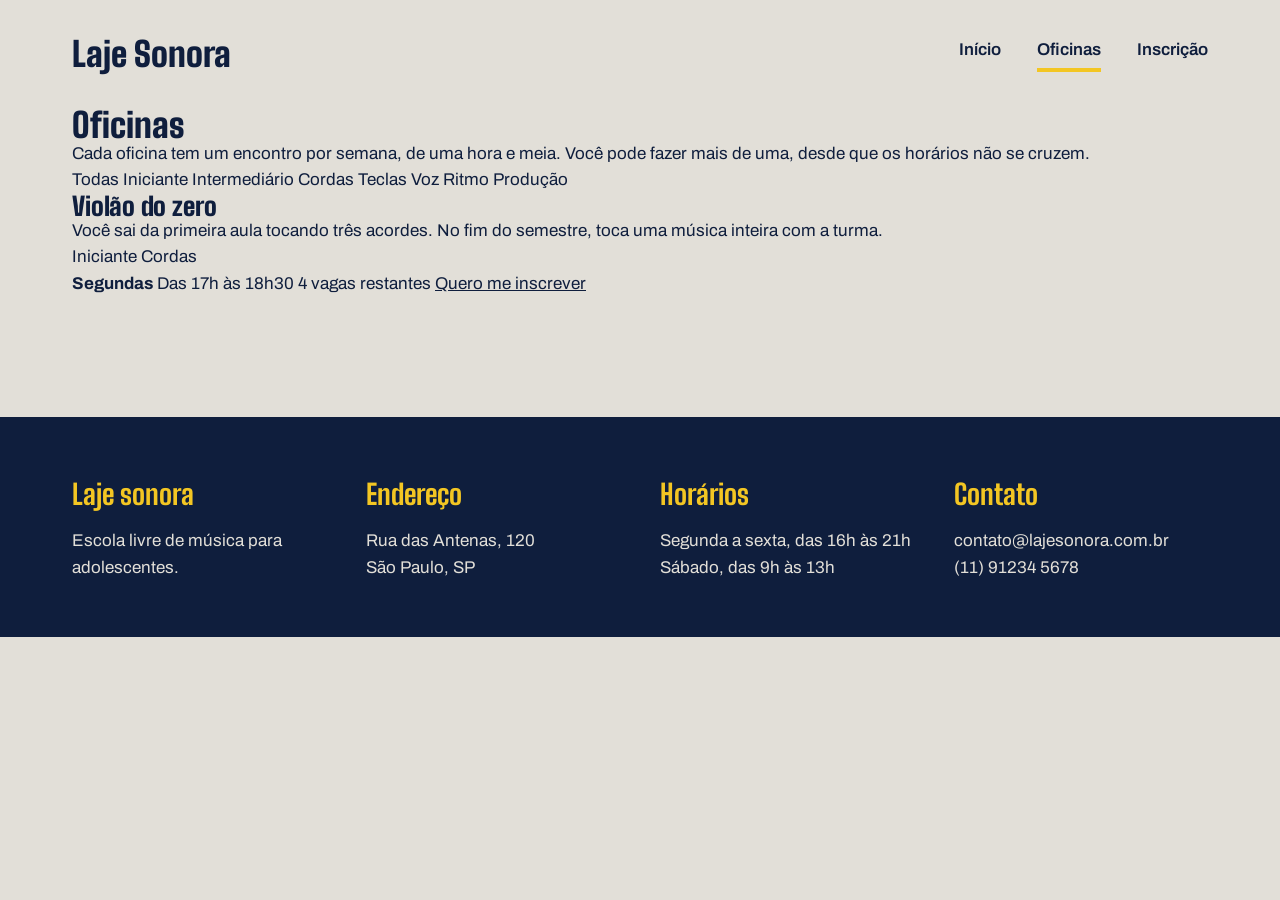
==== oficinas.html @ 71989976 "HTML da página de oficinas" ====
<!DOCTYPE html>
<html lang="pt-br">

<head>
    <meta charset="UTF-8">
    <meta name="viewport" content="width=device-width, initial-scale=1.0">

    <link rel="preconnect" href="https://fonts.googleapis.com">
    <link rel="preconnect" href="https://fonts.gstatic.com" crossorigin>

    <link href="https://fonts.googleapis.com/css2?family=Archivo:ital,wght@0,100..900;1,100..900&family=Big+Shoulders:opsz,wght@10..72,100..900&display=swap" rel="stylesheet">

    <link rel="stylesheet" href="oficinas.css">

    <title>Laje Sonora | Oficinas</title>
</head>

<body>

    <header class="conteudo topo">

        <a href="index.html" class="logo">Laje Sonora</a>

        <nav class="menu">
            <a href="index.html">Início</a>
            <a href="oficinas.html" class="atual">Oficinas</a>
            <a href="inscricao.html">Inscrição</a>
        </nav>

    </header>

    <main class="conteudo">

        <h1 class="titulo-pagina">Oficinas</h1>

        <p class="subtitulo-pagina">
            Cada oficina tem um encontro por semana, de uma hora e meia.
            Você pode fazer mais de uma, desde que os horários não se cruzem.
        </p>

        <div class="filtros">
            <span class="filtro ativo">Todas</span>
            <span class="filtro">Iniciante</span>
            <span class="filtro">Intermediário</span>
            <span class="filtro">Cordas</span>
            <span class="filtro">Teclas</span>
            <span class="filtro">Voz</span>
            <span class="filtro">Ritmo</span>
            <span class="filtro">Produção</span>
        </div>

        <div class="lista">

            <article class="oficina">

                <div class="foto foto-azul"></div>

                <div class="oficina-texto">

                    <h2>Violão do zero</h2>

                    <p>
                        Você sai da primeira aula tocando três acordes.
                        No fim do semestre, toca uma música inteira com a turma.
                    </p>

                    <div class="etiquetas">
                        <span class="etiqueta">Iniciante</span>
                        <span class="etiqueta">Cordas</span>
                    </div>

                </div>

                <div class="oficina-detalhes">
                    <strong>Segundas</strong>
                    <span>Das 17h às 18h30</span>
                    <span>4 vagas restantes</span>
                    <a href="inscricao.html">Quero me inscrever</a>
                </div>

            </article>

        </div>

    </main>

    <footer class="rodape">

        <div class="conteudo rodape-colunas">

            <div class="rodape-coluna">
                <h4>Laje sonora</h4>
                <p>Escola livre de música para adolescentes.</p>
            </div>

            <div class="rodape-coluna">
                <h4>Endereço</h4>
                <p>
                    Rua das Antenas, 120<br>
                    São Paulo, SP
                </p>
            </div>

            <div class="rodape-coluna">
                <h4>Horários</h4>
                <p>
                    Segunda a sexta, das 16h às 21h<br>
                    Sábado, das 9h às 13h
                </p>
            </div>

            <div class="rodape-coluna">
                <h4>Contato</h4>
                <p>
                    contato@lajesonora.com.br<br>
                    (11) 91234 5678
                </p>
            </div>

        </div>

    </footer>

</body>
</html>
---- oficinas.css ----
* {
    margin: 0;
    padding: 0;
    box-sizing: border-box;
}

:root {
    --concreto: #E2DFD8;
    --concreto-escuro: #CBC7BE;
    --tinta: #0F1E3D;
    --caixa-dagua: #1F5FBF;
    --fita: #F3C623;
    --branco: #FFFFFF;

    --fonte-cartaz: "Big Shoulders", "Arial Narrow", sans-serif;
    --fonte-texto: "Archivo", Arial, sans-serif;
}

body {
    background-color: var(--concreto);
    color: var(--tinta);
    font-family: var(--fonte-texto);
    font-size: 17px;
    line-height: 1.55;
}

a {
    color: inherit;
}

h1, h2, h3 {
    font-family: var(--fonte-cartaz);
    font-weight: 900;
    line-height: 0.95;
}

.conteudo {
    max-width: 1200px;
    margin-inline: auto;
    padding-inline: 32px;
}

.topo {
    padding-block: 28px;
    display: flex;
    justify-content: space-between;
    align-items: center;
}

.logo {
    font-family: var(--fonte-cartaz);
    font-size: 34px;
    font-weight: 900;
    text-decoration: none;
}

.menu {
    display: flex;
    gap: 36px;
}

.menu a {
    font-weight: 600;
    text-decoration: none;
    padding-bottom: 4px;
    border-bottom: 4px solid transparent;
}

.menu a:hover {
    border-bottom-color: var(--tinta);
}

.menu a.atual {
    border-bottom-color: var(--fita);
}

.foto {
    background-color: var(--concreto-escuro);
}

.foto-azul {
    background-color: var(--caixa-dagua);
}

.foto-amarela {
    background-color: var(--fita);
}

.foto-tinta {
    background-color: var(--tinta);
}

.rodape {
    margin-top: 120px;
    background-color: var(--tinta);
    color: var(--concreto);
    padding-block: 56px;
}

.rodape-colunas {
    display: flex;
    gap: 40px;
}

.rodape-coluna {
    flex: 1;
}

.rodape h4 {
    font-family: var(--fonte-cartaz);
    font-size: 28px;
    color: var(--fita);
    margin-bottom: 12px;
}
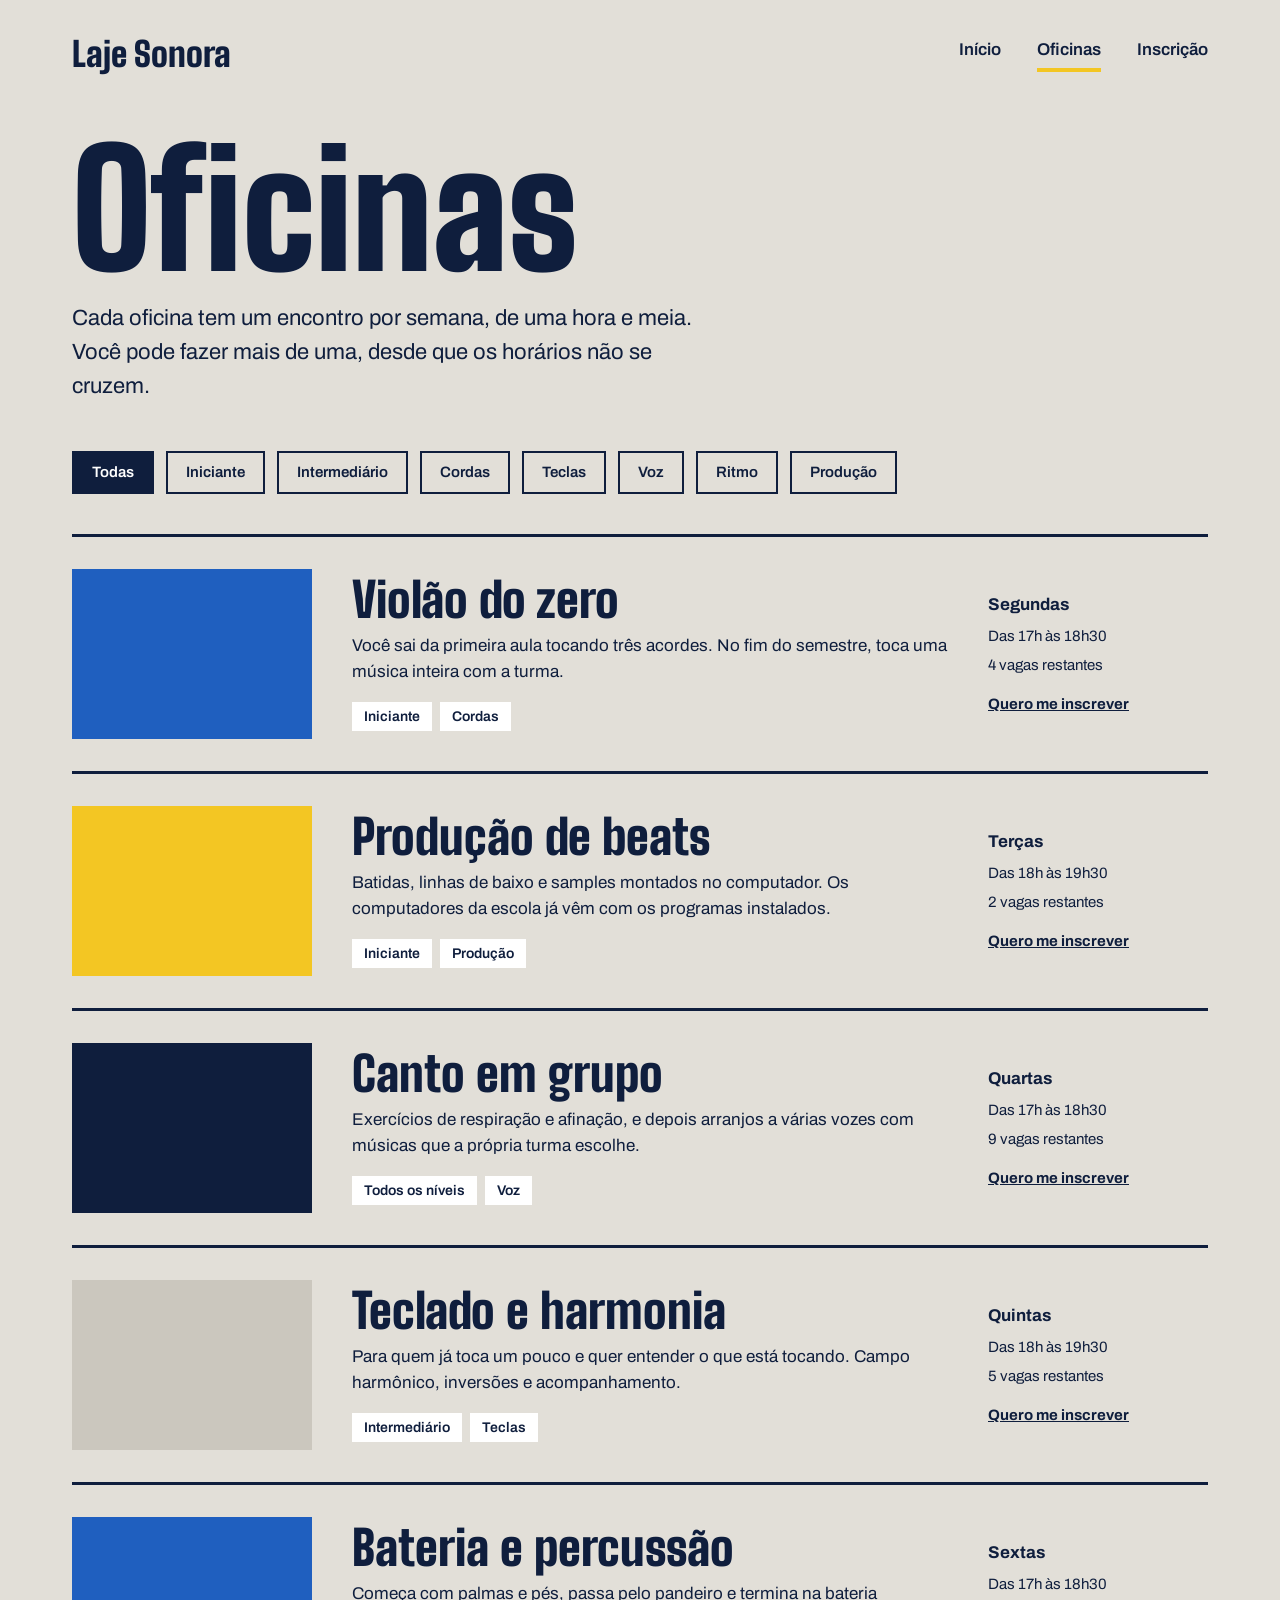
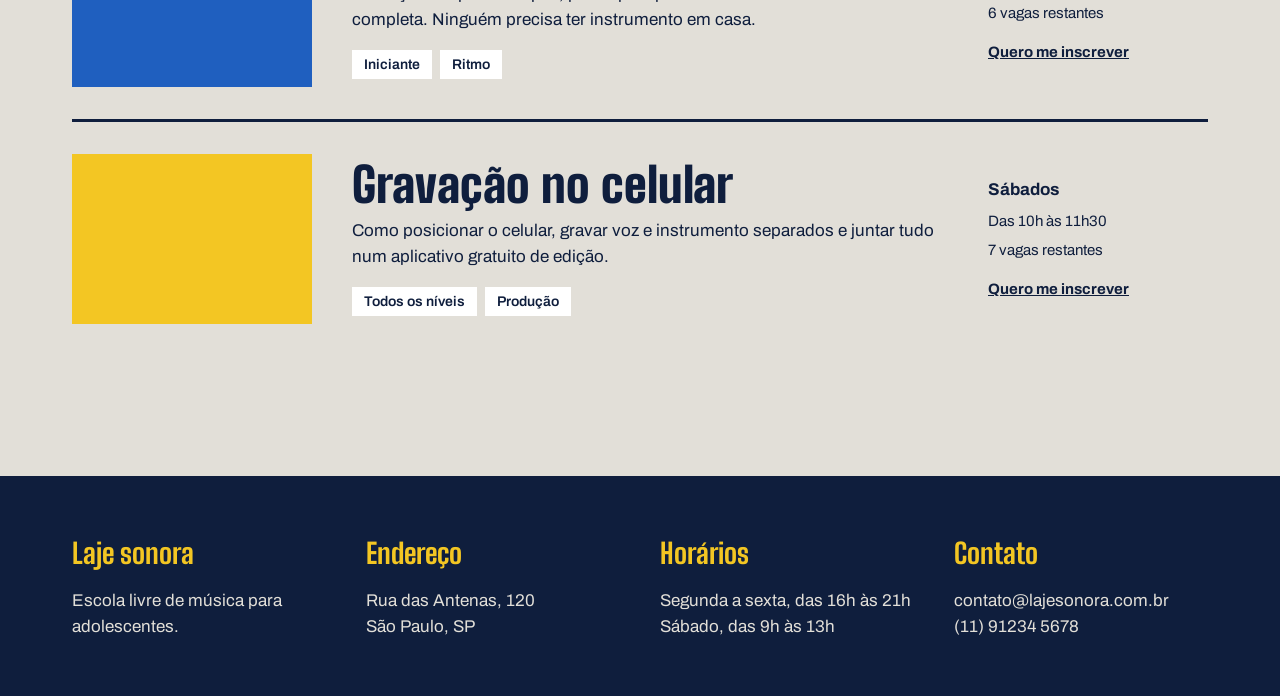
==== commit e45e2193: "Update oficinas.html" ====
--- a/oficinas.html
+++ b/oficinas.html
@@ -57,7 +57,6 @@
                 <div class="foto foto-azul"></div>
 
                 <div class="oficina-texto">
-
                     <h2>Violão do zero</h2>
 
                     <p>
@@ -69,13 +68,147 @@
                         <span class="etiqueta">Iniciante</span>
                         <span class="etiqueta">Cordas</span>
                     </div>
-
                 </div>
 
                 <div class="oficina-detalhes">
                     <strong>Segundas</strong>
                     <span>Das 17h às 18h30</span>
                     <span>4 vagas restantes</span>
+                    <a href="inscricao.html">Quero me inscrever</a>
+                </div>
+
+            </article>
+
+            <article class="oficina">
+
+                <div class="foto foto-amarela"></div>
+
+                <div class="oficina-texto">
+                    <h2>Produção de beats</h2>
+
+                    <p>
+                        Batidas, linhas de baixo e samples montados no computador.
+                        Os computadores da escola já vêm com os programas instalados.
+                    </p>
+
+                    <div class="etiquetas">
+                        <span class="etiqueta">Iniciante</span>
+                        <span class="etiqueta">Produção</span>
+                    </div>
+                </div>
+
+                <div class="oficina-detalhes">
+                    <strong>Terças</strong>
+                    <span>Das 18h às 19h30</span>
+                    <span>2 vagas restantes</span>
+                    <a href="inscricao.html">Quero me inscrever</a>
+                </div>
+
+            </article>
+
+            <article class="oficina">
+
+                <div class="foto foto-tinta"></div>
+
+                <div class="oficina-texto">
+                    <h2>Canto em grupo</h2>
+
+                    <p>
+                        Exercícios de respiração e afinação, e depois arranjos
+                        a várias vozes com músicas que a própria turma escolhe.
+                    </p>
+
+                    <div class="etiquetas">
+                        <span class="etiqueta">Todos os níveis</span>
+                        <span class="etiqueta">Voz</span>
+                    </div>
+                </div>
+
+                <div class="oficina-detalhes">
+                    <strong>Quartas</strong>
+                    <span>Das 17h às 18h30</span>
+                    <span>9 vagas restantes</span>
+                    <a href="inscricao.html">Quero me inscrever</a>
+                </div>
+
+            </article>
+
+            <article class="oficina">
+
+                <div class="foto"></div>
+
+                <div class="oficina-texto">
+                    <h2>Teclado e harmonia</h2>
+
+                    <p>
+                        Para quem já toca um pouco e quer entender o que está
+                        tocando. Campo harmônico, inversões e acompanhamento.
+                    </p>
+
+                    <div class="etiquetas">
+                        <span class="etiqueta">Intermediário</span>
+                        <span class="etiqueta">Teclas</span>
+                    </div>
+                </div>
+
+                <div class="oficina-detalhes">
+                    <strong>Quintas</strong>
+                    <span>Das 18h às 19h30</span>
+                    <span>5 vagas restantes</span>
+                    <a href="inscricao.html">Quero me inscrever</a>
+                </div>
+
+            </article>
+
+            <article class="oficina">
+
+                <div class="foto foto-azul"></div>
+
+                <div class="oficina-texto">
+                    <h2>Bateria e percussão</h2>
+
+                    <p>
+                        Começa com palmas e pés, passa pelo pandeiro e termina
+                        na bateria completa. Ninguém precisa ter instrumento em casa.
+                    </p>
+
+                    <div class="etiquetas">
+                        <span class="etiqueta">Iniciante</span>
+                        <span class="etiqueta">Ritmo</span>
+                    </div>
+                </div>
+
+                <div class="oficina-detalhes">
+                    <strong>Sextas</strong>
+                    <span>Das 17h às 18h30</span>
+                    <span>6 vagas restantes</span>
+                    <a href="inscricao.html">Quero me inscrever</a>
+                </div>
+
+            </article>
+
+            <article class="oficina">
+
+                <div class="foto foto-amarela"></div>
+
+                <div class="oficina-texto">
+                    <h2>Gravação no celular</h2>
+
+                    <p>
+                        Como posicionar o celular, gravar voz e instrumento
+                        separados e juntar tudo num aplicativo gratuito de edição.
+                    </p>
+
+                    <div class="etiquetas">
+                        <span class="etiqueta">Todos os níveis</span>
+                        <span class="etiqueta">Produção</span>
+                    </div>
+                </div>
+
+                <div class="oficina-detalhes">
+                    <strong>Sábados</strong>
+                    <span>Das 10h às 11h30</span>
+                    <span>7 vagas restantes</span>
                     <a href="inscricao.html">Quero me inscrever</a>
                 </div>
 
--- a/oficinas.css
+++ b/oficinas.css
@@ -113,3 +113,91 @@
     color: var(--fita);
     margin-bottom: 12px;
 }
+
+
+.titulo-pagina {
+    font-size: 160px;
+    margin-top: 24px;
+}
+
+.subtitulo-pagina {
+    font-size: 22px;
+    max-width: 640px;
+    margin-top: 16px;
+}
+
+.filtros {
+    margin-top: 48px;
+    display: flex;
+    flex-wrap: wrap;
+    gap: 12px;
+}
+
+.filtro {
+    border: 2px solid var(--tinta);
+    padding: 8px 18px;
+    font-weight: 600;
+    font-size: 15px;
+}
+
+.filtro.ativo {
+    background-color: var(--tinta);
+    color: var(--branco);
+}
+
+.lista {
+    margin-top: 40px;
+}
+
+.oficina {
+    padding-block: 32px;
+    border-top: 3px solid var(--tinta);
+    display: flex;
+    align-items: center;
+    gap: 40px;
+}
+
+.oficina .foto {
+    width: 240px;
+    height: 170px;
+    flex-shrink: 0;
+}
+
+.oficina-texto {
+    flex: 1;
+}
+
+.oficina h2 {
+    font-size: 48px;
+    margin-bottom: 10px;
+}
+
+.etiquetas {
+    margin-top: 16px;
+    display: flex;
+    gap: 8px;
+}
+
+.etiqueta {
+    background-color: var(--branco);
+    padding: 4px 12px;
+    font-size: 14px;
+    font-weight: 600;
+}
+
+.oficina-detalhes {
+    width: 220px;
+    font-size: 15px;
+    display: flex;
+    flex-direction: column;
+    gap: 6px;
+}
+
+.oficina-detalhes strong {
+    font-size: 17px;
+}
+
+.oficina-detalhes a {
+    margin-top: 10px;
+    font-weight: 700;
+}
